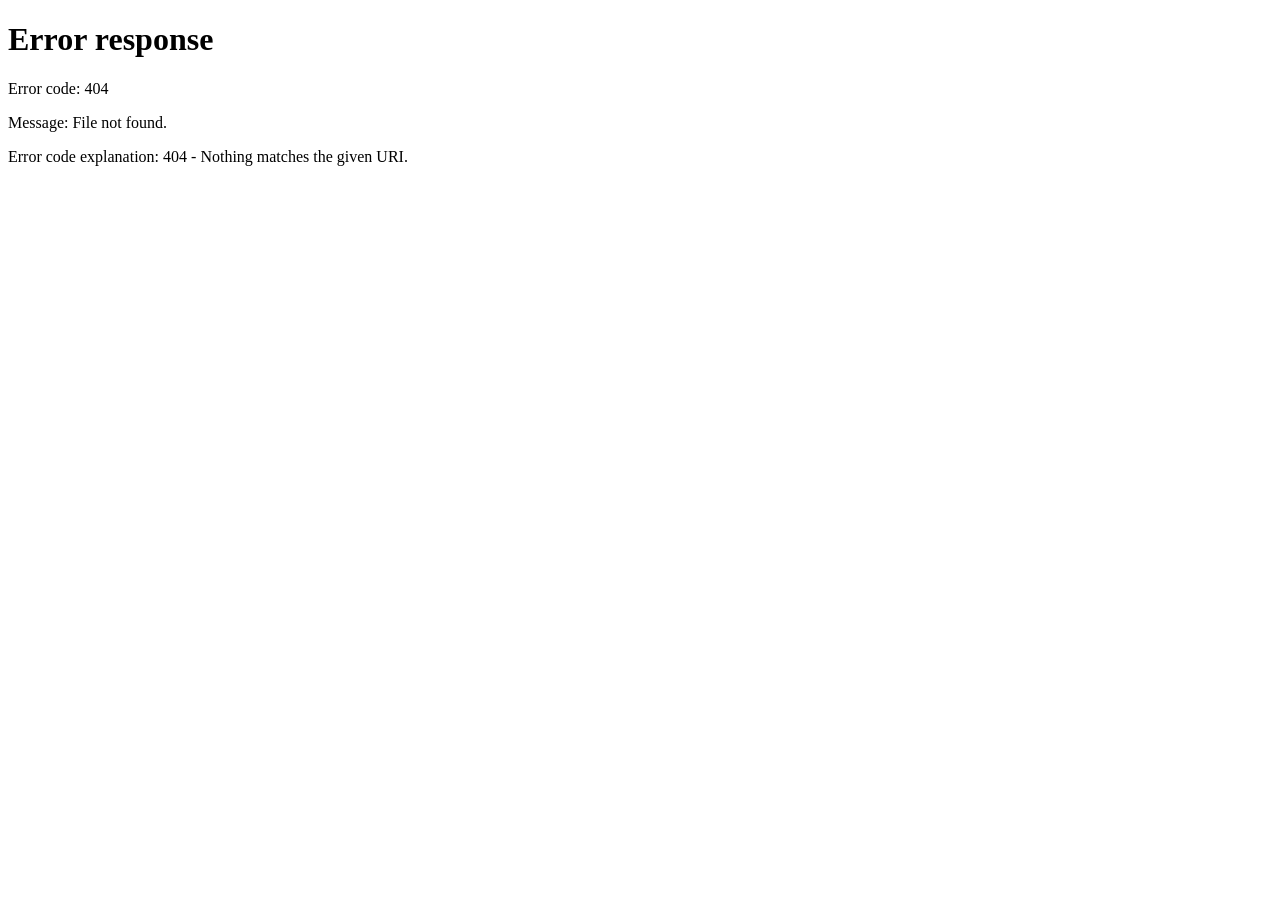
==== index.html @ 4242ad6e "Add files via upload" ====
<!doctype html>
<html lang="ko">
  <head>
    <meta charset="utf-8">
    <meta name="viewport" content="width=device-width, initial-scale=1">
    <meta http-equiv="refresh" content="0; url=presentaion/">
    <title>Market Size Graph</title>
  </head>
  <body>
    <p><a href="presentaion/">Market Size Graph</a></p>
  </body>
</html>
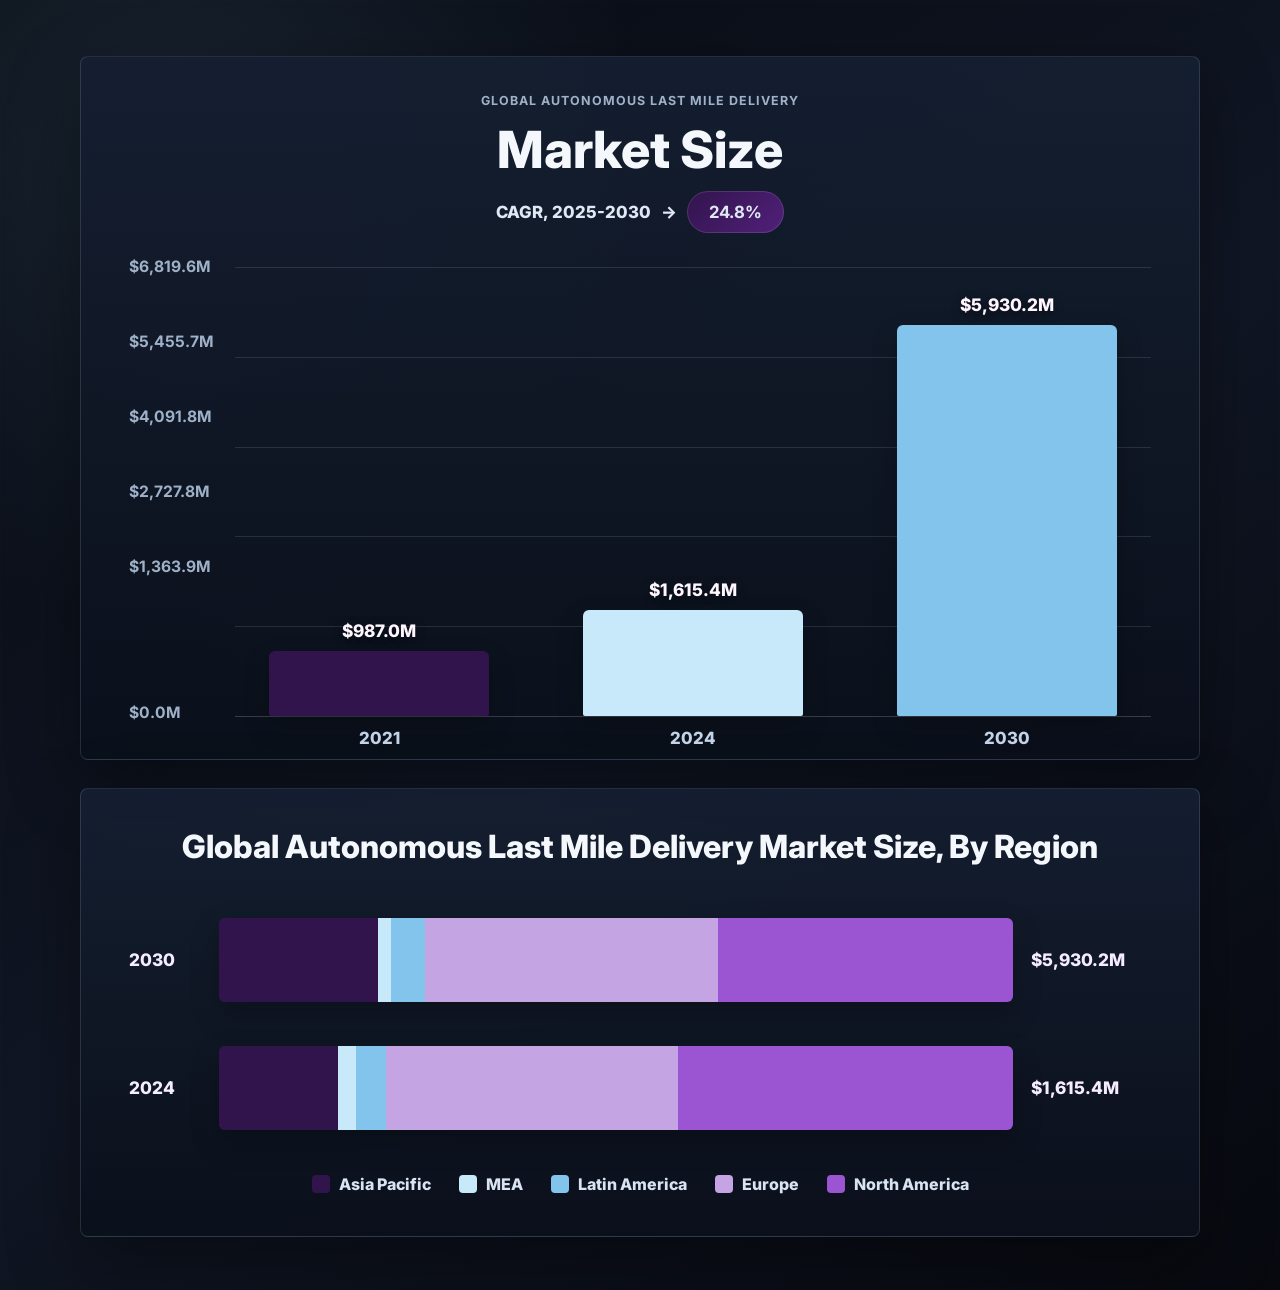
==== commit 475ef1cc: "Update title and link text in index.html" ====
--- a/index.html
+++ b/index.html
@@ -4,9 +4,9 @@
     <meta charset="utf-8">
     <meta name="viewport" content="width=device-width, initial-scale=1">
     <meta http-equiv="refresh" content="0; url=presentaion/">
-    <title>Market Size Graph</title>
+    <title>Autonomous Last-Mile Delivery Market Outlook</title>
   </head>
   <body>
-    <p><a href="presentaion/">Market Size Graph</a></p>
+    <p><a href="presentaion/">Autonomous Last-Mile Delivery Market Outlook</a></p>
   </body>
 </html>
